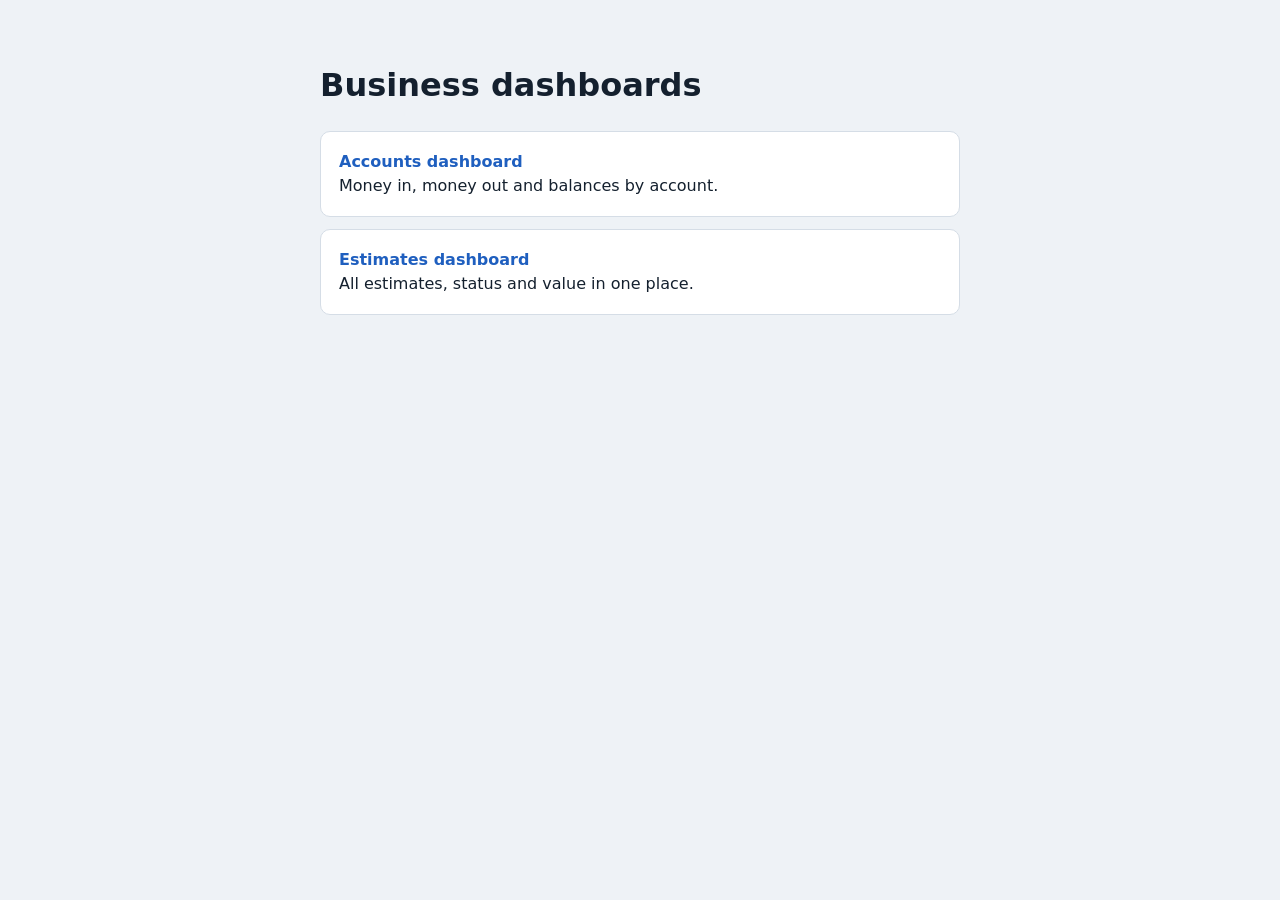
==== index.html @ 79f42727 "Add files via upload" ====
<!DOCTYPE html><html lang="en"><head><meta charset="utf-8"><meta name="viewport" content="width=device-width, initial-scale=1"><title>Business dashboards</title>
<style>:root{--bg:#eef2f6;--s:#fff;--ink:#14202e;--l:#d5dde6;--a:#1f5fbf}@media(prefers-color-scheme:dark){:root{--bg:#0f1620;--s:#18222f;--ink:#e6edf5;--l:#2a3748;--a:#6aa3f0}}
body{margin:0;background:var(--bg);color:var(--ink);font:16px/1.5 system-ui,sans-serif}main{max-width:640px;margin:0 auto;padding:40px 16px}
a{display:block;background:var(--s);border:1px solid var(--l);border-radius:10px;padding:18px;margin:12px 0;color:var(--ink);text-decoration:none}a:hover,a:focus-visible{border-color:var(--a)}a b{color:var(--a)}</style></head>
<body><main><h1>Business dashboards</h1>
<a href="accounts.html"><b>Accounts dashboard</b><br>Money in, money out and balances by account.</a>
<a href="estimates.html"><b>Estimates dashboard</b><br>All estimates, status and value in one place.</a></main></body></html>
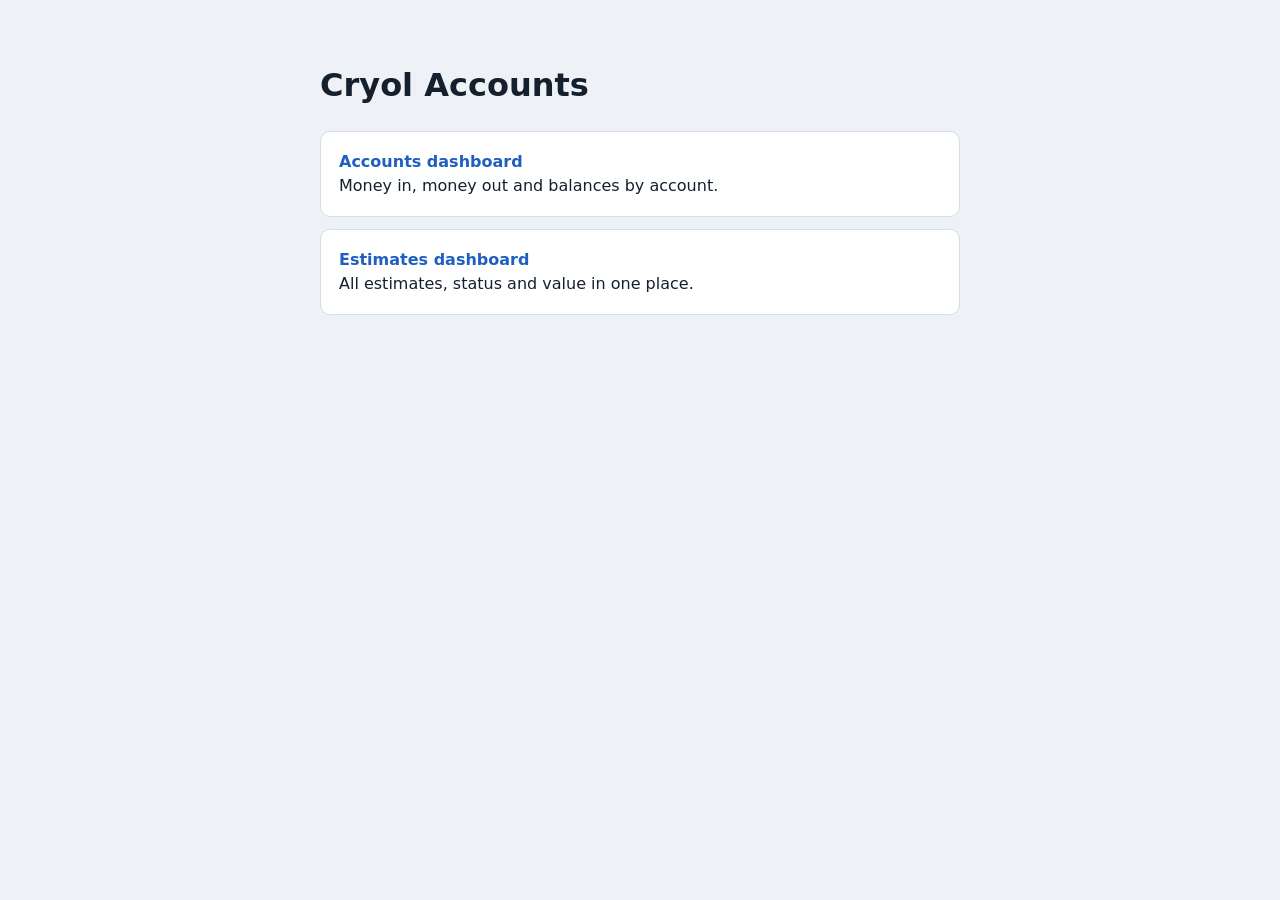
==== commit e591f0b0: "Add files via upload" ====
--- a/index.html
+++ b/index.html
@@ -1,7 +1,7 @@
-<!DOCTYPE html><html lang="en"><head><meta charset="utf-8"><meta name="viewport" content="width=device-width, initial-scale=1"><title>Business dashboards</title>
+<!DOCTYPE html><html lang="en"><head><meta charset="utf-8"><meta name="viewport" content="width=device-width, initial-scale=1"><title>Cryol Accounts</title>
 <style>:root{--bg:#eef2f6;--s:#fff;--ink:#14202e;--l:#d5dde6;--a:#1f5fbf}@media(prefers-color-scheme:dark){:root{--bg:#0f1620;--s:#18222f;--ink:#e6edf5;--l:#2a3748;--a:#6aa3f0}}
 body{margin:0;background:var(--bg);color:var(--ink);font:16px/1.5 system-ui,sans-serif}main{max-width:640px;margin:0 auto;padding:40px 16px}
-a{display:block;background:var(--s);border:1px solid var(--l);border-radius:10px;padding:18px;margin:12px 0;color:var(--ink);text-decoration:none}a:hover,a:focus-visible{border-color:var(--a)}a b{color:var(--a)}</style></head>
-<body><main><h1>Business dashboards</h1>
+a{display:block;background:var(--s);border:1px solid var(--l);border-radius:10px;padding:18px;margin:12px 0;color:var(--ink);text-decoration:none}a:hover,a:focus-visible{border-color:var(--a)}a b{color:var(--a)}</style><link rel="manifest" href="manifest.json"><meta name="theme-color" content="#1f5fbf"><link rel="icon" href="icon-192.png"></head>
+<body><main><h1>Cryol Accounts</h1>
 <a href="accounts.html"><b>Accounts dashboard</b><br>Money in, money out and balances by account.</a>
-<a href="estimates.html"><b>Estimates dashboard</b><br>All estimates, status and value in one place.</a></main></body></html>
+<a href="estimates.html"><b>Estimates dashboard</b><br>All estimates, status and value in one place.</a></main><script>if("serviceWorker"in navigator)navigator.serviceWorker.register("sw.js").catch(function(){})</script></body></html>
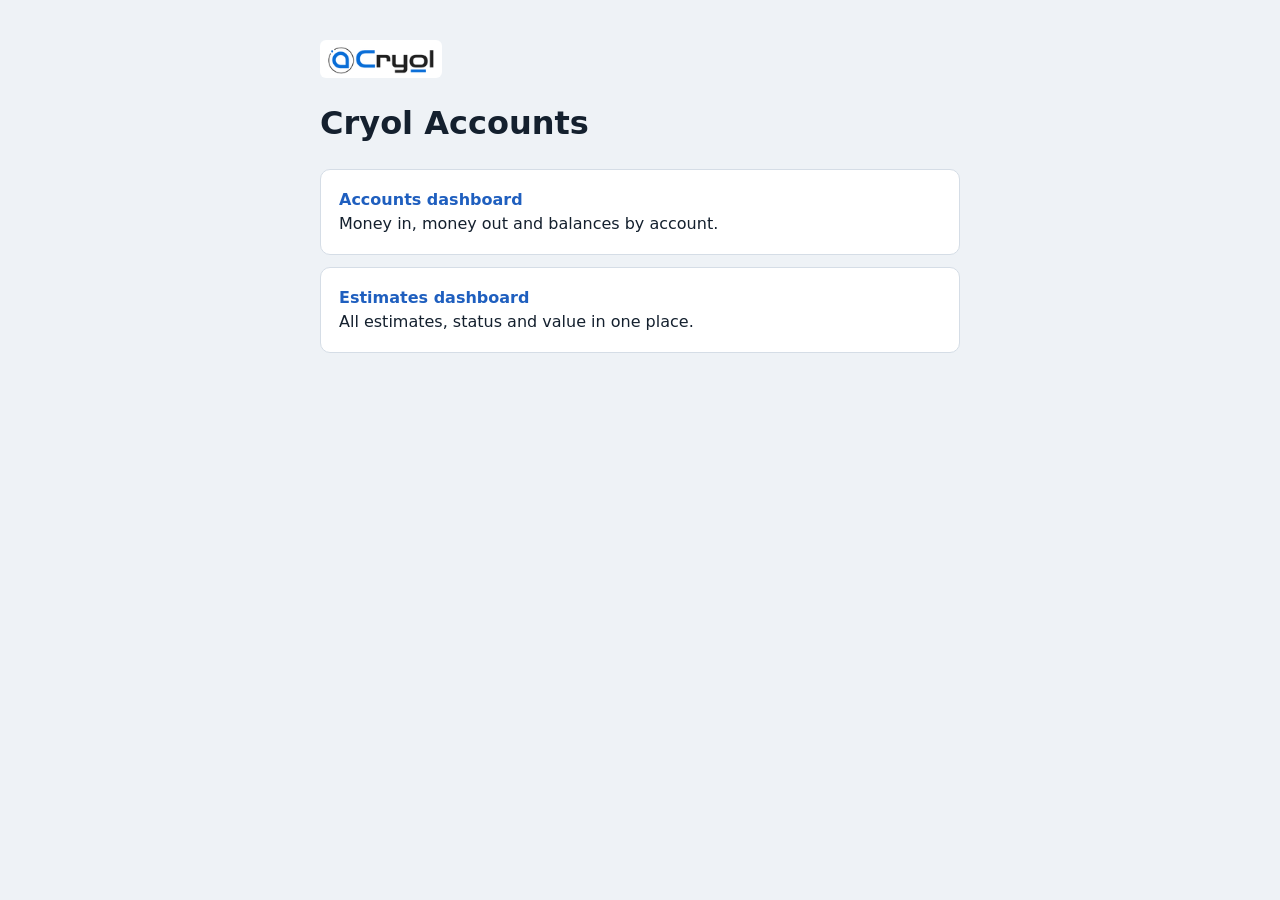
==== commit 3dae4fb9: "Add files via upload" ====
--- a/index.html
+++ b/index.html
@@ -1,7 +1,7 @@
-<!DOCTYPE html><html lang="en"><head><meta charset="utf-8"><meta name="viewport" content="width=device-width, initial-scale=1"><title>Cryol Accounts</title>
+<!DOCTYPE html><html lang="en"><head><meta charset="utf-8"><meta http-equiv="Content-Security-Policy" content="default-src 'self'; script-src 'self' 'unsafe-inline'; style-src 'self' 'unsafe-inline'; img-src 'self' data:; object-src 'none'; base-uri 'none'; form-action 'none'"><meta name="referrer" content="no-referrer"><meta name="robots" content="noindex,nofollow"><meta name="viewport" content="width=device-width, initial-scale=1"><title>Cryol Accounts</title>
 <style>:root{--bg:#eef2f6;--s:#fff;--ink:#14202e;--l:#d5dde6;--a:#1f5fbf}@media(prefers-color-scheme:dark){:root{--bg:#0f1620;--s:#18222f;--ink:#e6edf5;--l:#2a3748;--a:#6aa3f0}}
 body{margin:0;background:var(--bg);color:var(--ink);font:16px/1.5 system-ui,sans-serif}main{max-width:640px;margin:0 auto;padding:40px 16px}
-a{display:block;background:var(--s);border:1px solid var(--l);border-radius:10px;padding:18px;margin:12px 0;color:var(--ink);text-decoration:none}a:hover,a:focus-visible{border-color:var(--a)}a b{color:var(--a)}</style><link rel="manifest" href="manifest.json"><meta name="theme-color" content="#1f5fbf"><link rel="icon" href="icon-192.png"></head>
-<body><main><h1>Cryol Accounts</h1>
+a{display:block;background:var(--s);border:1px solid var(--l);border-radius:10px;padding:18px;margin:12px 0;color:var(--ink);text-decoration:none}a:hover,a:focus-visible{border-color:var(--a)}a b{color:var(--a)}.lg{height:30px;width:auto;background:#fff;border-radius:6px;padding:4px 8px;display:block;margin-bottom:12px}</style><link rel="apple-touch-icon" href="icon-192.png"><link rel="manifest" href="manifest.json"><meta name="theme-color" content="#1f5fbf"><link rel="icon" href="icon-192.png"></head>
+<body><main><img class="lg" src="logo.png" alt="Cryol" width="106" height="30"><h1>Cryol Accounts</h1>
 <a href="accounts.html"><b>Accounts dashboard</b><br>Money in, money out and balances by account.</a>
 <a href="estimates.html"><b>Estimates dashboard</b><br>All estimates, status and value in one place.</a></main><script>if("serviceWorker"in navigator)navigator.serviceWorker.register("sw.js").catch(function(){})</script></body></html>
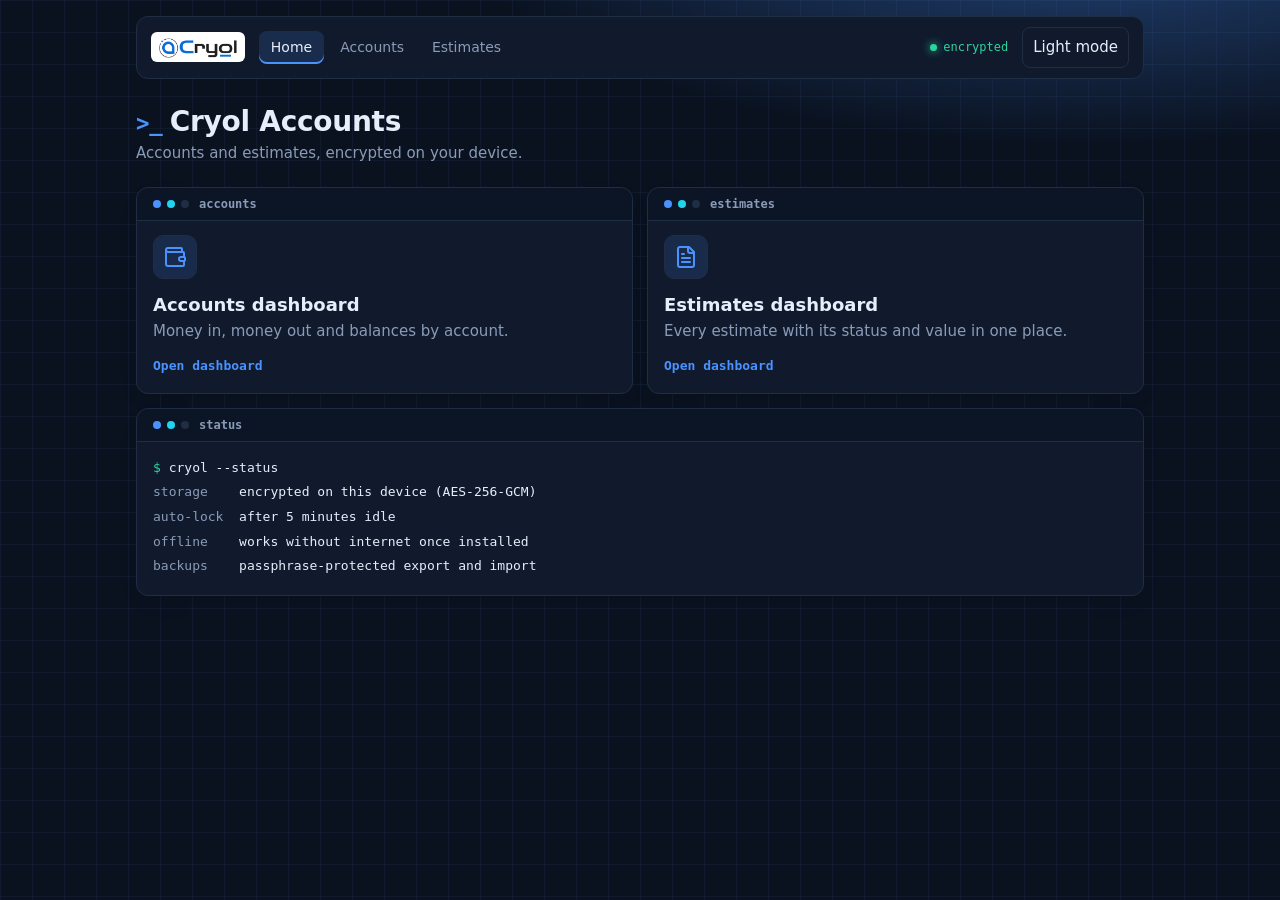
==== commit 49218a2c: "Add files via upload" ====
--- a/index.html
+++ b/index.html
@@ -1,7 +1,9 @@
-<!DOCTYPE html><html lang="en"><head><meta charset="utf-8"><meta http-equiv="Content-Security-Policy" content="default-src 'self'; script-src 'self' 'unsafe-inline'; style-src 'self' 'unsafe-inline'; img-src 'self' data:; object-src 'none'; base-uri 'none'; form-action 'none'"><meta name="referrer" content="no-referrer"><meta name="robots" content="noindex,nofollow"><meta name="viewport" content="width=device-width, initial-scale=1"><title>Cryol Accounts</title>
-<style>:root{--bg:#eef2f6;--s:#fff;--ink:#14202e;--l:#d5dde6;--a:#1f5fbf}@media(prefers-color-scheme:dark){:root{--bg:#0f1620;--s:#18222f;--ink:#e6edf5;--l:#2a3748;--a:#6aa3f0}}
-body{margin:0;background:var(--bg);color:var(--ink);font:16px/1.5 system-ui,sans-serif}main{max-width:640px;margin:0 auto;padding:40px 16px}
-a{display:block;background:var(--s);border:1px solid var(--l);border-radius:10px;padding:18px;margin:12px 0;color:var(--ink);text-decoration:none}a:hover,a:focus-visible{border-color:var(--a)}a b{color:var(--a)}.lg{height:30px;width:auto;background:#fff;border-radius:6px;padding:4px 8px;display:block;margin-bottom:12px}</style><link rel="apple-touch-icon" href="icon-192.png"><link rel="manifest" href="manifest.json"><meta name="theme-color" content="#1f5fbf"><link rel="icon" href="icon-192.png"></head>
-<body><main><img class="lg" src="logo.png" alt="Cryol" width="106" height="30"><h1>Cryol Accounts</h1>
-<a href="accounts.html"><b>Accounts dashboard</b><br>Money in, money out and balances by account.</a>
-<a href="estimates.html"><b>Estimates dashboard</b><br>All estimates, status and value in one place.</a></main><script>if("serviceWorker"in navigator)navigator.serviceWorker.register("sw.js").catch(function(){})</script></body></html>
+<!DOCTYPE html><html lang="en"><head><meta charset="utf-8"><meta http-equiv="Content-Security-Policy" content="default-src 'self'; script-src 'self' 'unsafe-inline'; style-src 'self' 'unsafe-inline'; img-src 'self' data:; object-src 'none'; base-uri 'none'; form-action 'none'"><meta name="referrer" content="no-referrer"><meta name="robots" content="noindex,nofollow"><meta name="viewport" content="width=device-width, initial-scale=1, viewport-fit=cover"><title>Cryol Accounts</title><link rel="apple-touch-icon" href="icon-192.png"><link rel="manifest" href="manifest.json"><meta name="theme-color" content="#0a1220"><link rel="icon" href="icon-192.png"><link rel="stylesheet" href="style.css"><script src="ui.js"></script></head><body class="pg-home"><main><header class="top"><a href="index.html" aria-label="Cryol home"><img class="lg" src="logo.png" alt="Cryol" width="106" height="30"></a><nav><a href="index.html" aria-current="page">Home</a><a href="accounts.html">Accounts</a><a href="estimates.html">Estimates</a></nav><span class="stat"><i></i>encrypted</span></header><h1>Cryol Accounts</h1><p class="s">Accounts and estimates, encrypted on your device.</p>
+<div class="tiles"><a class="c tile" href="accounts.html"><h2>accounts</h2><div class="ti i-acc"></div><b>Accounts dashboard</b><p>Money in, money out and balances by account.</p><span class="go">Open dashboard</span></a>
+<a class="c tile" href="estimates.html"><h2>estimates</h2><div class="ti i-est"></div><b>Estimates dashboard</b><p>Every estimate with its status and value in one place.</p><span class="go">Open dashboard</span></a></div>
+<div class="c term"><h2>status</h2><pre><span class="p">$</span> cryol --status
+<span class="t1">storage</span>encrypted on this device (AES-256-GCM)
+<span class="t1">auto-lock</span>after 5 minutes idle
+<span class="t1">offline</span>works without internet once installed
+<span class="t1">backups</span>passphrase-protected export and import</pre></div>
+</main><script>if("serviceWorker"in navigator)navigator.serviceWorker.register("sw.js").catch(function(){})</script></body></html>
--- a/style.css
+++ b/style.css
@@ -0,0 +1,49 @@
+
+:root{--mono:ui-monospace,"Cascadia Code","SF Mono",Consolas,Menlo,monospace;--bg:#eaf1fb;--surf:#fff;--bar:#f1f6fd;--ink:#0f1d33;--mut:#566985;--line:#d3deee;--acc:#1f6fe0;--acc2:#0891b2;--btn:#1f5fcf;--pos:#0b7d5c;--neg:#c2314a;--grid:rgba(31,111,224,.07);--glow:rgba(31,111,224,.35);box-sizing:border-box;padding-top:env(safe-area-inset-top,0px);padding-bottom:env(safe-area-inset-bottom,0px)}
+@media(prefers-color-scheme:dark){:root:not([data-theme="light"]){--bg:#0a1220;--surf:#101a2c;--bar:#0c1525;--ink:#e7eefb;--mut:#8a9bb8;--line:#1f2d45;--acc:#4a93ff;--acc2:#22d3ee;--btn:#2765d8;--pos:#2dd4a0;--neg:#ff7a8e;--grid:rgba(120,160,255,.06);--glow:rgba(74,147,255,.4);color-scheme:dark}}
+:root[data-theme="dark"]{--bg:#0a1220;--surf:#101a2c;--bar:#0c1525;--ink:#e7eefb;--mut:#8a9bb8;--line:#1f2d45;--acc:#4a93ff;--acc2:#22d3ee;--btn:#2765d8;--pos:#2dd4a0;--neg:#ff7a8e;--grid:rgba(120,160,255,.06);--glow:rgba(74,147,255,.4);color-scheme:dark}
+*{box-sizing:border-box}
+body{margin:0;color:var(--ink);font:15px/1.5 system-ui,-apple-system,"Segoe UI",sans-serif;background-color:var(--bg);background-image:radial-gradient(900px 320px at 85% -80px,var(--glow),transparent 70%),linear-gradient(var(--grid) 1px,transparent 1px),linear-gradient(90deg,var(--grid) 1px,transparent 1px);background-size:auto,32px 32px,32px 32px;background-attachment:fixed;min-height:100vh}
+main{max-width:1040px;margin:0 auto;padding:16px 16px 40px}
+.top{display:flex;align-items:center;gap:14px;flex-wrap:wrap;padding:10px 14px;margin-bottom:26px;background:var(--surf);border:1px solid var(--line);border-radius:12px}
+.lg{height:30px;width:auto;background:#fff;border-radius:6px;padding:4px 8px;display:block}
+.top nav{display:flex;gap:4px;flex-wrap:wrap}.top nav a{padding:6px 12px;border-radius:8px;color:var(--mut);text-decoration:none;font-weight:500;font-size:14px}
+.top nav a:hover{color:var(--ink)}.top nav a[aria-current]{color:var(--ink);background:color-mix(in srgb,var(--acc) 15%,transparent);box-shadow:inset 0 -2px 0 var(--acc)}
+.stat{margin-left:auto;font:12px var(--mono);color:var(--pos);display:flex;align-items:center;gap:6px}.stat i{width:7px;height:7px;border-radius:50%;background:var(--pos);box-shadow:0 0 8px var(--pos)}
+h1{font-size:28px;line-height:1.2;margin:0 0 4px;letter-spacing:-.01em}h1::before{content:">_";font:600 .8em var(--mono);color:var(--acc);margin-right:.55ch}
+p.s{margin:0 0 22px;color:var(--mut)}
+.c{background:var(--surf);border:1px solid var(--line);border-radius:12px;padding:16px;box-shadow:0 8px 24px -14px rgba(0,0,0,.35)}
+.c>h2:first-child{margin:-16px -16px 14px;padding:9px 14px 9px 62px;font:600 12px var(--mono);color:var(--mut);background:var(--bar);border-bottom:1px solid var(--line);border-radius:12px 12px 0 0;position:relative}
+.c>h2:first-child::before{content:"";position:absolute;left:16px;top:50%;margin-top:-4px;width:8px;height:8px;border-radius:50%;background:var(--acc);box-shadow:14px 0 0 var(--acc2),28px 0 0 var(--line)}
+h2{font-size:16px;margin:0 0 10px}
+.k{display:grid;grid-template-columns:repeat(auto-fit,minmax(170px,1fr));gap:12px;margin-bottom:16px}
+.k .c{position:relative;overflow:hidden;padding:16px 16px 20px}.k .c::before{content:"";position:absolute;top:14px;right:14px;width:22px;height:22px;background:var(--acc);opacity:.9;-webkit-mask:var(--m) center/contain no-repeat;mask:var(--m) center/contain no-repeat}
+.k .c::after{content:"";position:absolute;left:0;right:0;bottom:0;height:2px;background:linear-gradient(90deg,var(--acc),var(--acc2))}
+.k .c span{display:block;color:var(--mut);font-size:13px;margin-bottom:4px}.k .c b{display:block;font:600 26px/1.2 var(--mono);font-variant-numeric:tabular-nums}
+.pg-acc .k .c:nth-child(1){--m:url("data:image/svg+xml,%3Csvg xmlns='http://www.w3.org/2000/svg' viewBox='0 0 24 24' fill='none' stroke='black' stroke-width='2' stroke-linecap='round' stroke-linejoin='round'%3E%3Cpolyline points='22 7 13.5 15.5 8.5 10.5 2 17'/%3E%3Cpolyline points='16 7 22 7 22 13'/%3E%3C/svg%3E")}.pg-acc .k .c:nth-child(2){--m:url("data:image/svg+xml,%3Csvg xmlns='http://www.w3.org/2000/svg' viewBox='0 0 24 24' fill='none' stroke='black' stroke-width='2' stroke-linecap='round' stroke-linejoin='round'%3E%3Cpolyline points='22 17 13.5 8.5 8.5 13.5 2 7'/%3E%3Cpolyline points='16 17 22 17 22 11'/%3E%3C/svg%3E")}.pg-acc .k .c:nth-child(3){--m:url("data:image/svg+xml,%3Csvg xmlns='http://www.w3.org/2000/svg' viewBox='0 0 24 24' fill='none' stroke='black' stroke-width='2' stroke-linecap='round' stroke-linejoin='round'%3E%3Cpath d='M19 7V4a1 1 0 0 0-1-1H5a2 2 0 0 0 0 4h15a1 1 0 0 1 1 1v4h-3a2 2 0 0 0 0 4h3a1 1 0 0 0 1-1v-2a1 1 0 0 0-1-1'/%3E%3Cpath d='M3 5v14a2 2 0 0 0 2 2h15a1 1 0 0 0 1-1v-4'/%3E%3C/svg%3E")}.pg-acc .k .c:nth-child(4){--m:url("data:image/svg+xml,%3Csvg xmlns='http://www.w3.org/2000/svg' viewBox='0 0 24 24' fill='none' stroke='black' stroke-width='2' stroke-linecap='round' stroke-linejoin='round'%3E%3Cpath d='M8 6h13M8 12h13M8 18h13M3 6h.01M3 12h.01M3 18h.01'/%3E%3C/svg%3E")}
+.pg-est .k .c:nth-child(1){--m:url("data:image/svg+xml,%3Csvg xmlns='http://www.w3.org/2000/svg' viewBox='0 0 24 24' fill='none' stroke='black' stroke-width='2' stroke-linecap='round' stroke-linejoin='round'%3E%3Cpath d='M15 2H6a2 2 0 0 0-2 2v16a2 2 0 0 0 2 2h12a2 2 0 0 0 2-2V7Z'/%3E%3Cpath d='M14 2v4a2 2 0 0 0 2 2h4M10 9H8M16 13H8M16 17H8'/%3E%3C/svg%3E")}.pg-est .k .c:nth-child(2){--m:url("data:image/svg+xml,%3Csvg xmlns='http://www.w3.org/2000/svg' viewBox='0 0 24 24' fill='none' stroke='black' stroke-width='2' stroke-linecap='round' stroke-linejoin='round'%3E%3Ccircle cx='12' cy='12' r='10'/%3E%3Cpath d='m9 12 2 2 4-4'/%3E%3C/svg%3E")}.pg-est .k .c:nth-child(3){--m:url("data:image/svg+xml,%3Csvg xmlns='http://www.w3.org/2000/svg' viewBox='0 0 24 24' fill='none' stroke='black' stroke-width='2' stroke-linecap='round' stroke-linejoin='round'%3E%3Ccircle cx='12' cy='12' r='10'/%3E%3Cpolyline points='12 6 12 12 16 14'/%3E%3C/svg%3E")}.pg-est .k .c:nth-child(4){--m:url("data:image/svg+xml,%3Csvg xmlns='http://www.w3.org/2000/svg' viewBox='0 0 24 24' fill='none' stroke='black' stroke-width='2' stroke-linecap='round' stroke-linejoin='round'%3E%3Ccircle cx='12' cy='12' r='10'/%3E%3Ccircle cx='12' cy='12' r='6'/%3E%3Ccircle cx='12' cy='12' r='2'/%3E%3C/svg%3E")}
+.pg-acc .k .c:nth-child(1)::before{background:var(--pos)}.pg-acc .k .c:nth-child(2)::before{background:var(--neg)}
+.g{display:grid;grid-template-columns:1fr 1fr;gap:12px;margin-bottom:16px}@media(max-width:700px){.g{grid-template-columns:1fr}h1{font-size:24px}}
+.bar{display:grid;grid-template-columns:110px 1fr 90px;gap:8px;align-items:center;margin:9px 0;font-size:14px}.bar>div{background:var(--bar);border-radius:6px;height:12px;border:1px solid var(--line)}
+.bar i{display:block;height:100%;border-radius:5px;background:linear-gradient(90deg,var(--acc),var(--acc2));box-shadow:0 0 10px -2px var(--glow)}.bar em{font:13px var(--mono);font-style:normal;text-align:right}
+form{display:grid;grid-template-columns:repeat(auto-fit,minmax(130px,1fr));gap:8px}
+input,select,button{font:inherit;padding:8px 10px;border:1px solid var(--line);border-radius:8px;background:var(--bar);color:var(--ink);min-width:0}
+input:focus,select:focus{outline:none;border-color:var(--acc);box-shadow:0 0 0 3px var(--glow)}input::placeholder{color:var(--mut)}
+button{background:linear-gradient(180deg,var(--acc),var(--btn));background-color:var(--btn);color:#fff;border-color:var(--btn);font-weight:600;cursor:pointer;transition:box-shadow .15s}
+button:hover{box-shadow:0 0 18px -4px var(--glow)}button:disabled{opacity:.55;cursor:default}
+button.o{background:transparent;color:var(--ink);border-color:var(--line);font-weight:500}button.o:hover{border-color:var(--acc)}
+button.x{background:transparent;color:var(--neg);border-color:var(--line);padding:3px 9px;font-size:12px;font-weight:500}
+:focus-visible{outline:2px solid var(--acc);outline-offset:2px}
+.tb{display:flex;gap:8px;flex-wrap:wrap;margin-bottom:14px}
+.w{overflow-x:auto;margin-top:10px}table{width:100%;border-collapse:collapse;font-size:14px}th,td{text-align:left;padding:9px 8px;border-bottom:1px solid var(--line);white-space:nowrap}
+th{font:500 12px var(--mono);color:var(--mut)}td.n,th.n{text-align:right;font-family:var(--mono);font-variant-numeric:tabular-nums}tbody tr:hover td{background:color-mix(in srgb,var(--acc) 7%,transparent)}
+.pos{color:var(--pos)}.neg{color:var(--neg)}
+.ft{margin-top:22px;text-align:center;font:12px var(--mono);color:var(--mut)}
+#lockui{background-color:var(--bg);background-image:radial-gradient(700px 300px at 80% -60px,var(--glow),transparent 70%),linear-gradient(var(--grid) 1px,transparent 1px),linear-gradient(90deg,var(--grid) 1px,transparent 1px);background-size:auto,32px 32px,32px 32px}
+.tiles{display:grid;grid-template-columns:repeat(auto-fit,minmax(260px,1fr));gap:14px;margin-bottom:14px}
+.tile{display:block;color:inherit;text-decoration:none;transition:border-color .15s,box-shadow .15s}.tile:hover,.tile:focus-visible{border-color:var(--acc);box-shadow:0 0 24px -8px var(--glow)}
+.tile b{display:block;font-size:18px;margin:12px 0 2px}.tile p{margin:0 0 12px;color:var(--mut)}.go{font:600 13px var(--mono);color:var(--acc)}
+.ti{width:44px;height:44px;border-radius:10px;background:color-mix(in srgb,var(--acc) 14%,transparent);border:1px solid var(--line)}.ti::before{content:"";display:block;width:24px;height:24px;margin:9px;background:var(--acc);-webkit-mask:var(--m) center/contain no-repeat;mask:var(--m) center/contain no-repeat}
+.i-acc{--m:url("data:image/svg+xml,%3Csvg xmlns='http://www.w3.org/2000/svg' viewBox='0 0 24 24' fill='none' stroke='black' stroke-width='2' stroke-linecap='round' stroke-linejoin='round'%3E%3Cpath d='M19 7V4a1 1 0 0 0-1-1H5a2 2 0 0 0 0 4h15a1 1 0 0 1 1 1v4h-3a2 2 0 0 0 0 4h3a1 1 0 0 0 1-1v-2a1 1 0 0 0-1-1'/%3E%3Cpath d='M3 5v14a2 2 0 0 0 2 2h15a1 1 0 0 0 1-1v-4'/%3E%3C/svg%3E")}.i-est{--m:url("data:image/svg+xml,%3Csvg xmlns='http://www.w3.org/2000/svg' viewBox='0 0 24 24' fill='none' stroke='black' stroke-width='2' stroke-linecap='round' stroke-linejoin='round'%3E%3Cpath d='M15 2H6a2 2 0 0 0-2 2v16a2 2 0 0 0 2 2h12a2 2 0 0 0 2-2V7Z'/%3E%3Cpath d='M14 2v4a2 2 0 0 0 2 2h4M10 9H8M16 13H8M16 17H8'/%3E%3C/svg%3E")}
+.term pre{margin:0;font:13px/1.9 var(--mono);white-space:pre-wrap;color:var(--ink)}.term .p{color:var(--pos)}.term .t1{color:var(--mut);display:inline-block;min-width:11ch}
+@media(prefers-reduced-motion:reduce){*{transition:none!important}}
